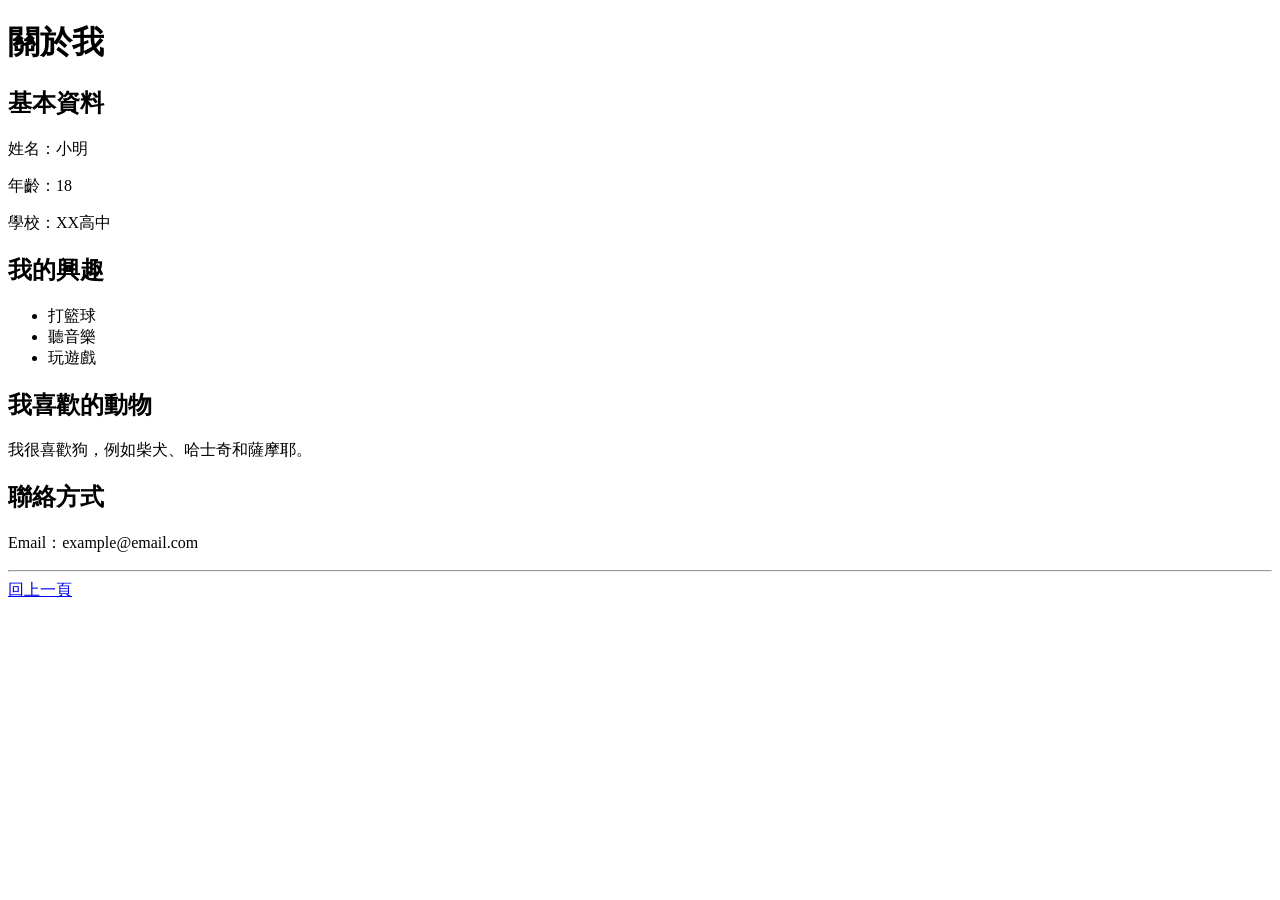
==== about.html @ 67ba7f01 "新增index about" ====
<!DOCTYPE html>
<html lang="zh-Hant-TW">
<head>
    <meta charset="UTF-8">
    <meta name="viewport" content="width=device-width, initial-scale=1.0">
    <title>Document</title>
</head>
<body>

<h1>關於我</h1>

<h2>基本資料</h2>
<p>姓名：小明</p>
<p>年齡：18</p>
<p>學校：XX高中</p>

<h2>我的興趣</h2>
<ul>
  <li>打籃球</li>
  <li>聽音樂</li>
  <li>玩遊戲</li>
</ul>

<h2>我喜歡的動物</h2>
<p>我很喜歡狗，例如柴犬、哈士奇和薩摩耶。</p>

<h2>聯絡方式</h2>
<p>Email：example@email.com</p>

<hr>

<a href="index.html">回上一頁</a>

</body>
</html>
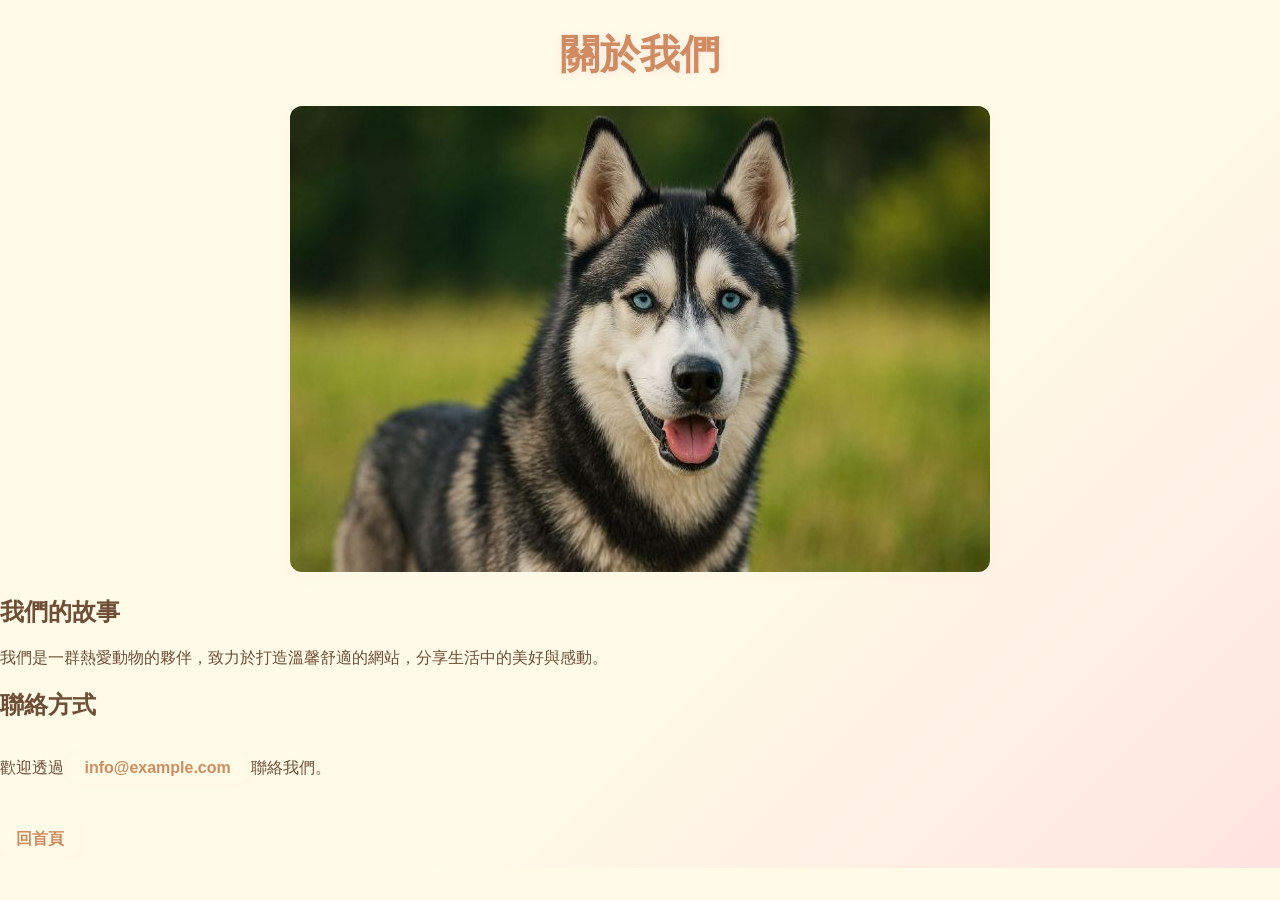
==== commit 1ee72270: "add css" ====
--- a/about.html
+++ b/about.html
@@ -1,35 +1,24 @@
+<!-- about.html -->
 <!DOCTYPE html>
-<html lang="zh-Hant-TW">
+<html lang="zh-Hant">
 <head>
-    <meta charset="UTF-8">
-    <meta name="viewport" content="width=device-width, initial-scale=1.0">
-    <title>Document</title>
+  <meta charset="UTF-8">
+  <title>關於我們</title>
+  <link rel="stylesheet" href="style.css">
 </head>
 <body>
-
-<h1>關於我</h1>
-
-<h2>基本資料</h2>
-<p>姓名：小明</p>
-<p>年齡：18</p>
-<p>學校：XX高中</p>
-
-<h2>我的興趣</h2>
-<ul>
-  <li>打籃球</li>
-  <li>聽音樂</li>
-  <li>玩遊戲</li>
-</ul>
-
-<h2>我喜歡的動物</h2>
-<p>我很喜歡狗，例如柴犬、哈士奇和薩摩耶。</p>
-
-<h2>聯絡方式</h2>
-<p>Email：example@email.com</p>
-
-<hr>
-
-<a href="index.html">回上一頁</a>
-
+  <div class="container">
+    <h1>關於我們</h1>
+    <img src="img/husky.jfif" alt="Husky" style="display:block;margin:0 auto 24px;">
+    <h2>我們的故事</h2>
+    <p>
+      我們是一群熱愛動物的夥伴，致力於打造溫馨舒適的網站，分享生活中的美好與感動。
+    </p>
+    <h2>聯絡方式</h2>
+    <p>
+      歡迎透過 <a href="mailto:info@example.com">info@example.com</a> 聯絡我們。
+    </p>
+    <a href="index.html">回首頁</a>
+  </div>
 </body>
 </html>
--- a/style.css
+++ b/style.css
@@ -0,0 +1,54 @@
+body {
+    background: linear-gradient(135deg, #fffbe7 60%, #ffe4e1 100%);
+    font-family: 'Open Sans', Arial, sans-serif;
+    color: #6f4e37;
+    margin: 0;
+    padding: 0;
+}
+
+#wrap {
+    max-width: 800px;
+    margin: 40px auto;
+    padding: 40px 32px;
+    background: #fffaf6;
+    border-radius: 18px;
+    box-shadow: 0 8px 32px #f6bb9e44;
+    border: 1px solid #f6bb9e;
+}
+
+h1 {
+    color: #d08c60;
+    font-size: 2.5em;
+    text-align: center;
+    margin-bottom: 24px;
+    font-family: 'Montserrat', Arial, sans-serif;
+    text-shadow: 1px 2px 8px #ffe4e1;
+}
+
+a {
+    color: #d08c60;
+    text-decoration: none;
+    font-family: 'Montserrat', Arial, sans-serif;
+    font-weight: 700;
+    padding: 6px 16px;
+    border-radius: 8px;
+    background: #fffbe7;
+    box-shadow: 0 2px 8px #ffe4e122;
+    transition: background 0.3s, color 0.3s, box-shadow 0.3s;
+    display: inline-block;
+    margin: 12px 0;
+}
+
+a:hover, a:focus {
+    background: #ffe4e1;
+    color: #a67c52;
+    box-shadow: 0 4px 16px #d08c6033;
+    text-decoration: underline;
+}
+
+img {
+    border-radius: 12px;
+    box-shadow: 0 4px 16px #ffe4e122;
+    max-width: 100%;
+    margin-bottom: 24px;
+}
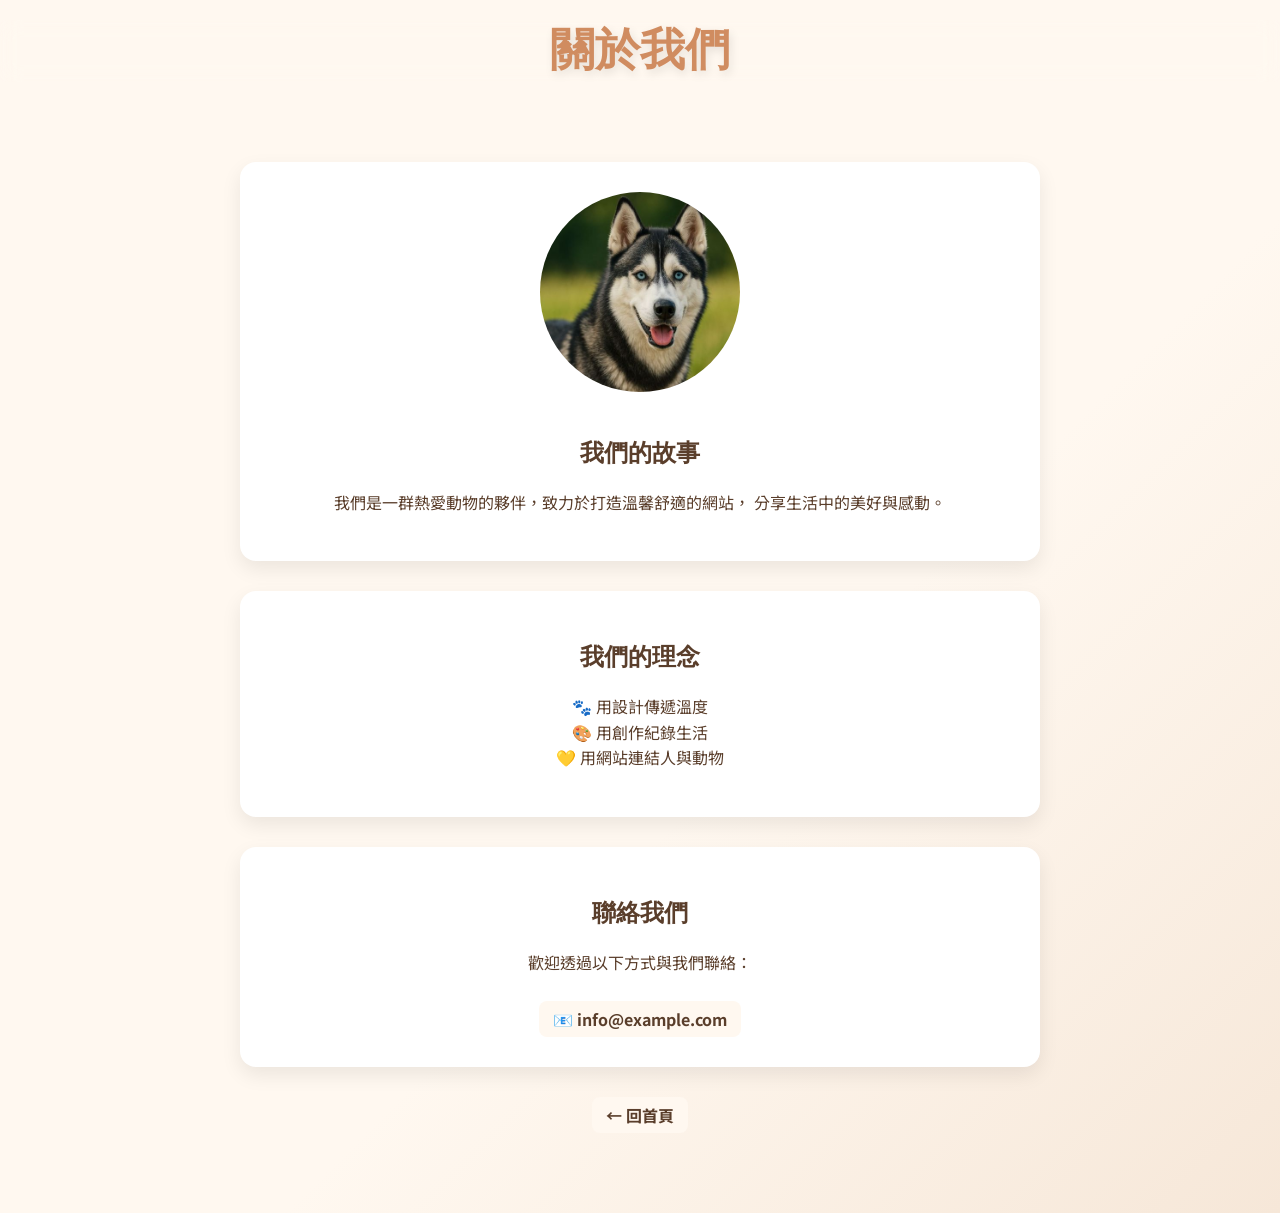
==== commit 7c4325cd: "version2" ====
--- a/about.html
+++ b/about.html
@@ -1,24 +1,61 @@
-<!-- about.html -->
 <!DOCTYPE html>
-<html lang="zh-Hant">
+<html lang="zh-Hant-TW">
 <head>
   <meta charset="UTF-8">
+  <meta name="viewport" content="width=device-width, initial-scale=1.0">
   <title>關於我們</title>
+
+  <!-- favicon -->
+  <link rel="icon" href="img/dog.png">
+
+  <!-- CSS -->
   <link rel="stylesheet" href="style.css">
 </head>
+
 <body>
-  <div class="container">
-    <h1>關於我們</h1>
-    <img src="img/husky.jfif" alt="Husky" style="display:block;margin:0 auto 24px;">
+
+<header>
+  <h1>關於我們</h1>
+</header>
+
+<div class="container">
+
+  <!-- 個人介紹卡片 -->
+  <section class="about-card">
+    <img src="img/husky.jfif" alt="Husky">
     <h2>我們的故事</h2>
     <p>
-      我們是一群熱愛動物的夥伴，致力於打造溫馨舒適的網站，分享生活中的美好與感動。
+      我們是一群熱愛動物的夥伴，致力於打造溫馨舒適的網站，
+      分享生活中的美好與感動。
     </p>
-    <h2>聯絡方式</h2>
+  </section>
+
+  <!-- 理念區塊 -->
+  <section class="about-card">
+    <h2>我們的理念</h2>
     <p>
-      歡迎透過 <a href="mailto:info@example.com">info@example.com</a> 聯絡我們。
+      🐾 用設計傳遞溫度<br>
+      🎨 用創作紀錄生活<br>
+      💛 用網站連結人與動物
     </p>
-    <a href="index.html">回首頁</a>
+  </section>
+
+  <!-- 聯絡方式 -->
+  <section class="about-card contact">
+    <h2>聯絡我們</h2>
+    <p>
+      歡迎透過以下方式與我們聯絡：
+    </p>
+
+    <a href="mailto:info@example.com">📧 info@example.com</a>
+  </section>
+
+  <!-- 返回 -->
+  <div class="back-home">
+    <a href="index.html">← 回首頁</a>
   </div>
+
+</div>
+
 </body>
 </html>
--- a/style.css
+++ b/style.css
@@ -1,54 +1,273 @@
+/* 字體（新增更一致的字體系統） */
+@import url('https://fonts.googleapis.com/css2?family=Noto+Sans+TC:wght@300;400;700&family=Pinyon+Script&display=swap');
+
+/* 全域設定 */
 body {
-    background: linear-gradient(135deg, #fffbe7 60%, #ffe4e1 100%);
-    font-family: 'Open Sans', Arial, sans-serif;
-    color: #6f4e37;
+    background: linear-gradient(135deg, #fff8f0 60%, #f6e7d8 100%);
+    font-family: 'Noto Sans TC', sans-serif;
+    color: #5a3e2b;
     margin: 0;
     padding: 0;
 }
 
-#wrap {
-    max-width: 800px;
-    margin: 40px auto;
-    padding: 40px 32px;
-    background: #fffaf6;
-    border-radius: 18px;
-    box-shadow: 0 8px 32px #f6bb9e44;
-    border: 1px solid #f6bb9e;
-}
-
+/* 標題 */
 h1 {
     color: #d08c60;
-    font-size: 2.5em;
+    font-size: 2.8em;
     text-align: center;
-    margin-bottom: 24px;
-    font-family: 'Montserrat', Arial, sans-serif;
-    text-shadow: 1px 2px 8px #ffe4e1;
-}
-
+    margin: 20px 0;
+    font-family: 'Pinyon Script', cursive;
+    text-shadow: 2px 4px 10px rgba(0,0,0,0.1);
+}
+
+h2 {
+    font-family: 'Pinyon Script', cursive;
+}
+
+/* 導覽列升級（玻璃感 + 固定） */
+header {
+    position: sticky;
+    top: 0;
+    z-index: 1000;
+    backdrop-filter: blur(10px);
+}
+
+header nav ul {
+    display: flex;
+    justify-content: center;
+    border-top: 2px solid #d08c60;
+    border-bottom: 2px solid #d08c60;
+    background-color: rgba(255,255,255,0.6);
+    padding: 12px 0;
+    margin: 0;
+}
+
+header nav ul li {
+    margin: 0 20px;
+}
+
+header nav ul li a {
+    font-size: 20px;
+    font-weight: bold;
+    color: #5a3e2b;
+}
+
+header nav ul li a:hover {
+    text-decoration: underline double;
+}
+
+/* 主版面（改成更現代 Grid + Flex 混合） */
+#wrap {
+    margin: 40px auto;
+    padding: 20px 80px;
+    display: flex;
+    gap: 20px;
+}
+
+/* 主內容（改為 grid） */
+main {
+    flex-basis: 70%;
+    display: grid;
+    grid-template-columns: 1fr 1fr;
+    gap: 20px;
+
+    background-color: #ffffff;
+    border-radius: 16px;
+    padding: 20px;
+    box-shadow: 0px 4px 16px rgba(0,0,0,0.1);
+}
+
+/* 卡片設計升級 */
+.a {
+    background: #ffffff;
+    border-radius: 16px;
+    padding: 20px;
+    text-align: center;
+
+    box-shadow: 0 8px 20px rgba(0,0,0,0.08);
+    transition: transform 0.3s, box-shadow 0.3s;
+}
+
+.a:hover {
+    transform: translateY(-6px);
+    box-shadow: 0 12px 25px rgba(0,0,0,0.12);
+}
+
+/* 卡片標題 */
+.a h2 {
+    width: fit-content;
+    background-color: #f6e7d8;
+    border-radius: 999px;
+    margin: 10px auto;
+    padding: 8px 20px;
+}
+
+/* 圖片統一比例 */
+.a img {
+    width: 100%;
+    height: 260px;
+    object-fit: cover;
+    border-radius: 12px;
+    margin-bottom: 16px;
+
+    transition: transform 0.3s;
+}
+
+/* 圖片 hover 動畫 */
+.a img:hover {
+    transform: scale(1.05);
+}
+
+/* 文字 */
+p {
+    line-height: 1.6;
+}
+
+/* aside 區塊 */
+aside {
+    flex-basis: 30%;
+}
+
+/* aside 卡片優化 */
+aside nav {
+    border-radius: 16px;
+    background-color: #ffffff;
+    box-shadow: 0px 4px 16px rgba(0,0,0,0.1);
+    padding: 20px;
+    margin-bottom: 20px;
+
+    border-left: 6px solid #d08c60;
+}
+
+/* aside 標題 */
+aside nav h2 {
+    margin-bottom: 16px;
+    font-size: 20px;
+    color: #d08c60;
+}
+
+/* aside 清單 */
+aside nav ul {
+    font-size: 14px;
+}
+
+.my-favorites ul li {
+    list-style-type: square;
+    margin-left: 10px;
+}
+
+.my-favorites ul li a {
+    color: #5a3e2b;
+}
+
+/* 狀態區塊 */
+.status-box ul li {
+    border-bottom: 1px solid #f6e7d8;
+    padding-bottom: 10px;
+    margin-bottom: 14px;
+}
+
+.status-box ul {
+    max-height: 220px;
+    overflow-y: auto;
+}
+
+/* 連結按鈕 */
 a {
-    color: #d08c60;
+    color: #5a3e2b;
     text-decoration: none;
-    font-family: 'Montserrat', Arial, sans-serif;
     font-weight: 700;
-    padding: 6px 16px;
+    padding: 6px 14px;
     border-radius: 8px;
-    background: #fffbe7;
-    box-shadow: 0 2px 8px #ffe4e122;
-    transition: background 0.3s, color 0.3s, box-shadow 0.3s;
+    background: #fff8f0;
+    transition: all 0.3s;
     display: inline-block;
-    margin: 12px 0;
-}
-
-a:hover, a:focus {
-    background: #ffe4e1;
-    color: #a67c52;
-    box-shadow: 0 4px 16px #d08c6033;
-    text-decoration: underline;
-}
-
+}
+
+a:hover {
+    background: #ff9aa2;
+    color: white;
+}
+
+/* 圖片通用 */
 img {
+    max-width: 100%;
     border-radius: 12px;
-    box-shadow: 0 4px 16px #ffe4e122;
-    max-width: 100%;
-    margin-bottom: 24px;
+}
+
+/* TOP 按鈕美化 */
+#top {
+    position: fixed;
+    bottom: 20px;
+    right: 20px;
+
+    background: #d08c60;
+    color: white;
+    padding: 12px 14px;
+    border-radius: 50%;
+    font-size: 14px;
+
+    box-shadow: 0 4px 10px rgba(0,0,0,0.2);
+    transition: all 0.3s;
+}
+
+#top:hover {
+    background: #ff9aa2;
+    transform: scale(1.1);
+}
+
+.media {
+  margin: 40px auto;
+  text-align: center;
+}
+
+.poem {
+  max-width: 600px;
+  margin: 40px auto;
+  font-style: italic;
+  text-align: center;
+}
+
+/* about 頁面容器 */
+.container {
+  max-width: 800px;
+  margin: 60px auto;
+  padding: 20px;
+}
+
+/* about 卡片 */
+.about-card {
+  background: #ffffff;
+  border-radius: 16px;
+  padding: 30px;
+  margin-bottom: 30px;
+
+  box-shadow: 0 8px 20px rgba(0,0,0,0.08);
+  text-align: center;
+
+  transition: transform 0.3s;
+}
+
+.about-card:hover {
+  transform: translateY(-5px);
+}
+
+/* about 圖片 */
+.about-card img {
+  width: 200px;
+  height: 200px;
+  object-fit: cover;
+  border-radius: 50%;
+  margin-bottom: 20px;
+}
+
+/* 聯絡區塊 */
+.contact a {
+  display: inline-block;
+  margin-top: 10px;
+}
+
+/* 返回首頁 */
+.back-home {
+  text-align: center;
 }
